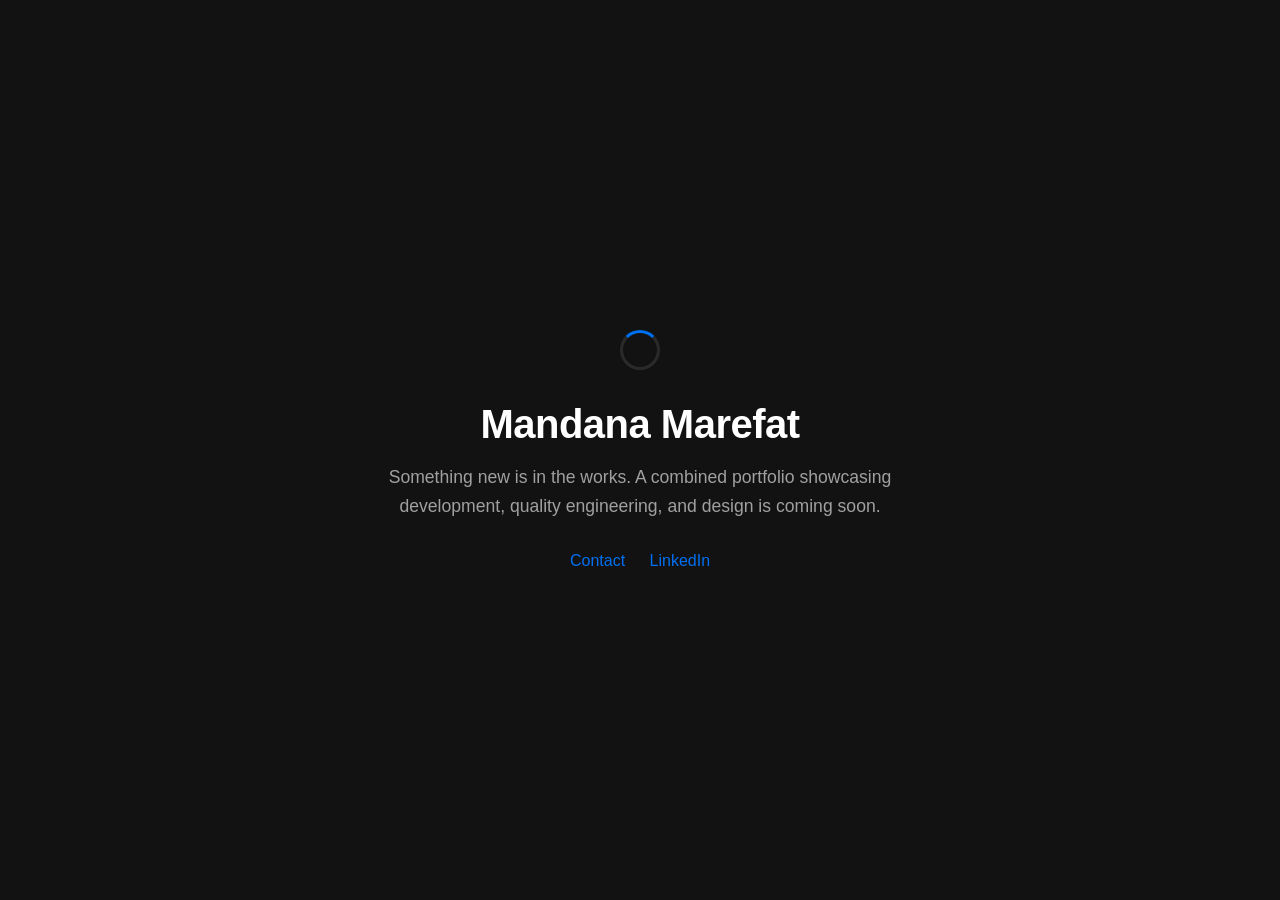
==== index.html @ 84fba99e "Add initial HTML structure for under construction page initial setup" ====
<!DOCTYPE html>
<html lang="en">
<head>
    <meta charset="UTF-8">
    <meta name="viewport" content="width=device-width, initial-scale=1.0">
    <title>Mandana Marefat | Under Construction</title>
    <style>
        * { box-sizing: border-box; margin: 0; padding: 0; }
        body {
            font-family: -apple-system, BlinkMacSystemFont, "Segoe UI", Roboto, sans-serif;
            background-color: #121212;
            color: #e0e0e0;
            display: flex;
            align-items: center;
            justify-content: center;
            min-height: 100vh;
            padding: 20px;
            text-align: center;
        }
        .container { max-width: 600px; }
        h1 { font-size: 2.5rem; margin-bottom: 1rem; color: #ffffff; letter-spacing: -0.5px; }
        p { font-size: 1.1rem; color: #a0a0a0; line-height: 1.6; margin-bottom: 2rem; }
        .spinner {
            width: 40px; height: 40px;
            border: 3px solid rgba(255,255,255,0.1);
            border-radius: 50%;
            border-top-color: #0070f3;
            animation: spin 1s ease-in-out infinite;
            margin: 0 auto 2rem auto;
        }
        @keyframes spin { to { transform: rotate(360deg); } }
        .links a {
            color: #0070f3; text-decoration: none; font-weight: 500; margin: 0 10px;
            transition: color 0.2s ease;
        }
        .links a:hover { color: #3291ff; }
    </style>
</head>
<body>
    <div class="container">
        <div class="spinner"></div>
        <h1>Mandana Marefat</h1>
        <p>Something new is in the works. A combined portfolio showcasing development, quality engineering, and design is coming soon.</p>
        <div class="links">
            <a href="mailto:your-email@example.com">Contact</a>
            <a href="https://linkedin.com" target="_blank">LinkedIn</a>
        </div>
    </div>
</body>
</html>
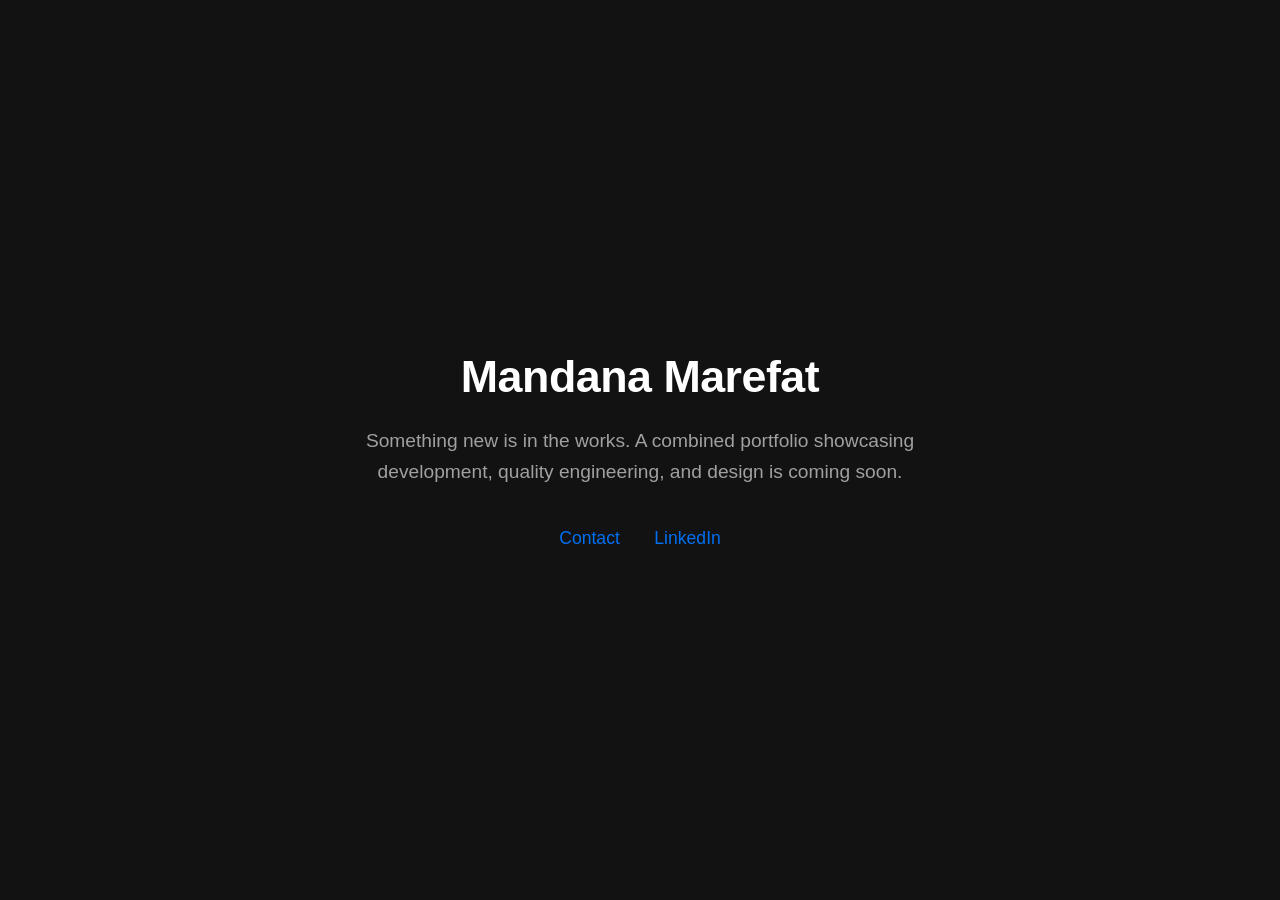
==== commit bc43ea0d: "Refine styles for header, paragraph, and links removed spinner" ====
--- a/index.html
+++ b/index.html
@@ -18,27 +18,18 @@
             text-align: center;
         }
         .container { max-width: 600px; }
-        h1 { font-size: 2.5rem; margin-bottom: 1rem; color: #ffffff; letter-spacing: -0.5px; }
-        p { font-size: 1.1rem; color: #a0a0a0; line-height: 1.6; margin-bottom: 2rem; }
-        .spinner {
-            width: 40px; height: 40px;
-            border: 3px solid rgba(255,255,255,0.1);
-            border-radius: 50%;
-            border-top-color: #0070f3;
-            animation: spin 1s ease-in-out infinite;
-            margin: 0 auto 2rem auto;
-        }
-        @keyframes spin { to { transform: rotate(360deg); } }
+        h1 { font-size: 2.8rem; margin-bottom: 1.5rem; color: #ffffff; letter-spacing: -0.5px; }
+        p { font-size: 1.2rem; color: #a0a0a0; line-height: 1.6; margin-bottom: 2.5rem; }
         .links a {
-            color: #0070f3; text-decoration: none; font-weight: 500; margin: 0 10px;
+            color: #0070f3; text-decoration: none; font-weight: 500; margin: 0 15px;
             transition: color 0.2s ease;
+            font-size: 1.1rem;
         }
         .links a:hover { color: #3291ff; }
     </style>
 </head>
 <body>
     <div class="container">
-        <div class="spinner"></div>
         <h1>Mandana Marefat</h1>
         <p>Something new is in the works. A combined portfolio showcasing development, quality engineering, and design is coming soon.</p>
         <div class="links">
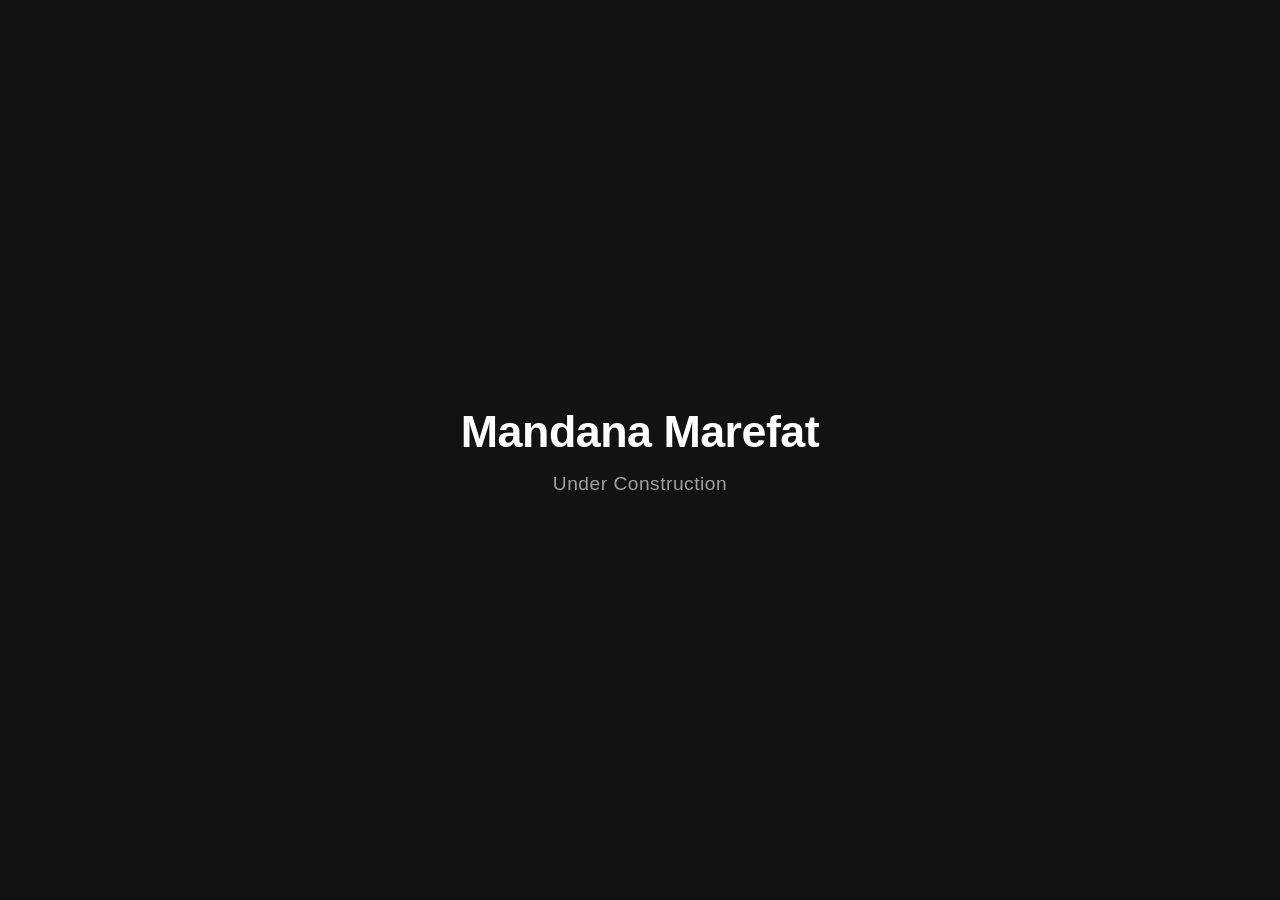
==== commit e82ed2ba: "Revise styles and content in index.html simplified" ====
--- a/index.html
+++ b/index.html
@@ -18,24 +18,14 @@
             text-align: center;
         }
         .container { max-width: 600px; }
-        h1 { font-size: 2.8rem; margin-bottom: 1.5rem; color: #ffffff; letter-spacing: -0.5px; }
-        p { font-size: 1.2rem; color: #a0a0a0; line-height: 1.6; margin-bottom: 2.5rem; }
-        .links a {
-            color: #0070f3; text-decoration: none; font-weight: 500; margin: 0 15px;
-            transition: color 0.2s ease;
-            font-size: 1.1rem;
-        }
-        .links a:hover { color: #3291ff; }
+        h1 { font-size: 2.8rem; color: #ffffff; letter-spacing: -0.5px; margin-bottom: 1rem; }
+        p { font-size: 1.2rem; color: #a0a0a0; font-weight: 300; letter-spacing: 0.5px; }
     </style>
 </head>
 <body>
     <div class="container">
         <h1>Mandana Marefat</h1>
-        <p>Something new is in the works. A combined portfolio showcasing development, quality engineering, and design is coming soon.</p>
-        <div class="links">
-            <a href="mailto:your-email@example.com">Contact</a>
-            <a href="https://linkedin.com" target="_blank">LinkedIn</a>
-        </div>
+        <p>Under Construction</p>
     </div>
 </body>
 </html>
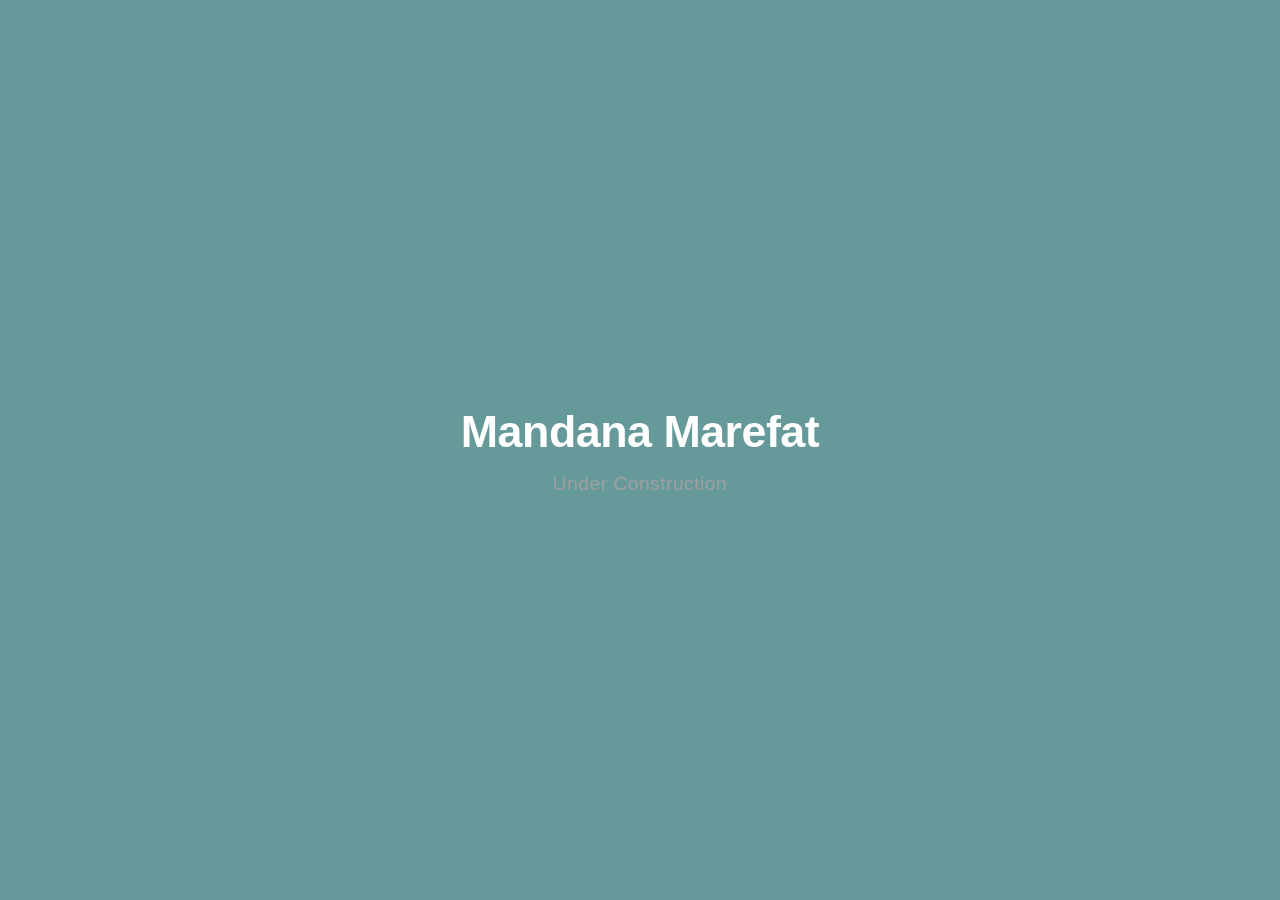
==== commit 10dc22a4: "Change background color from dark to teal" ====
--- a/index.html
+++ b/index.html
@@ -8,7 +8,7 @@
         * { box-sizing: border-box; margin: 0; padding: 0; }
         body {
             font-family: -apple-system, BlinkMacSystemFont, "Segoe UI", Roboto, sans-serif;
-            background-color: #121212;
+            background-color: #669999;
             color: #e0e0e0;
             display: flex;
             align-items: center;
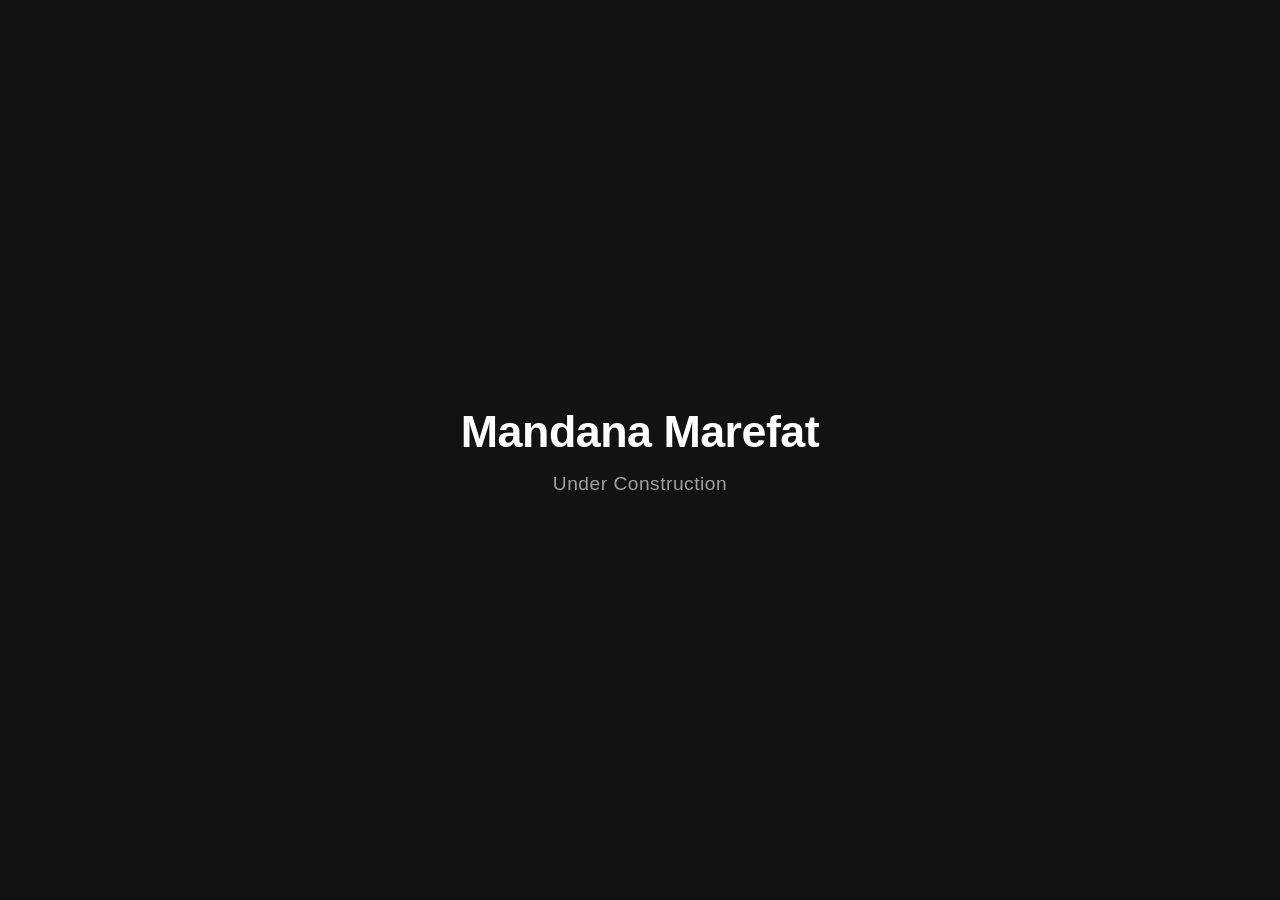
==== commit 3c0ba7a2: "Update background color to dark theme Changed background color from #669999 to #121212 for a darker " ====
--- a/index.html
+++ b/index.html
@@ -8,7 +8,7 @@
         * { box-sizing: border-box; margin: 0; padding: 0; }
         body {
             font-family: -apple-system, BlinkMacSystemFont, "Segoe UI", Roboto, sans-serif;
-            background-color: #669999;
+            background-color: #121212;
             color: #e0e0e0;
             display: flex;
             align-items: center;
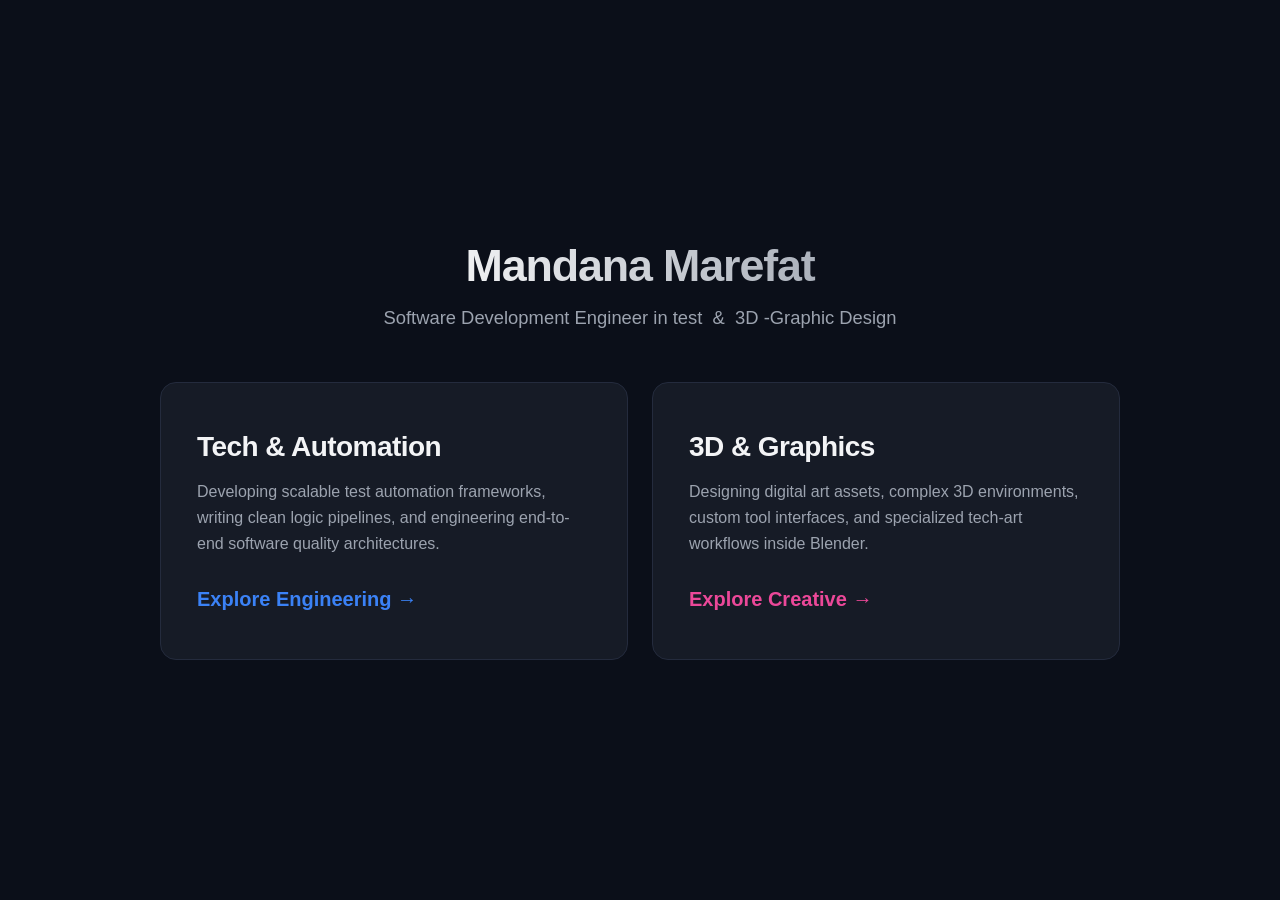
==== commit d053d73c: "Update index.html with new changes" ====
--- a/index.html
+++ b/index.html
@@ -3,29 +3,34 @@
 <head>
     <meta charset="UTF-8">
     <meta name="viewport" content="width=device-width, initial-scale=1.0">
-    <title>Mandana Marefat | Under Construction</title>
-    <style>
-        * { box-sizing: border-box; margin: 0; padding: 0; }
-        body {
-            font-family: -apple-system, BlinkMacSystemFont, "Segoe UI", Roboto, sans-serif;
-            background-color: #121212;
-            color: #e0e0e0;
-            display: flex;
-            align-items: center;
-            justify-content: center;
-            min-height: 100vh;
-            padding: 20px;
-            text-align: center;
-        }
-        .container { max-width: 600px; }
-        h1 { font-size: 2.8rem; color: #ffffff; letter-spacing: -0.5px; margin-bottom: 1rem; }
-        p { font-size: 1.2rem; color: #a0a0a0; font-weight: 300; letter-spacing: 0.5px; }
-    </style>
+    <title>Portfolio | Software Automation & 3D Art</title>
+    <link rel="stylesheet" href="static/css/style.css">
+ 
 </head>
 <body>
-    <div class="container">
+
+    <header>
         <h1>Mandana Marefat</h1>
-        <p>Under Construction</p>
-    </div>
+        <p>Software Development Engineer in test&nbsp; &amp;&nbsp; 3D -Graphic Design</p>
+    </header>
+
+    <main class="gateway">
+        <a href="tech-portfolio/index.html" class="card card-tech">
+            <div class="card-content">
+                <h2>Tech &amp; Automation&nbsp;&nbsp;</h2>
+                <p>Developing scalable test automation frameworks, writing clean logic pipelines, and engineering end-to-end software quality architectures.</p>
+            </div>
+            <div class="arrow">Explore Engineering &rarr;</div>
+        </a>
+
+        <a href="graphics-portfolio/index.html" class="card card-art">
+            <div class="card-content">
+                <h2>3D & Graphics</h2>
+                <p>Designing digital art assets, complex 3D environments, custom tool interfaces, and specialized tech-art workflows inside Blender.</p>
+            </div>
+            <div class="arrow">Explore Creative &rarr;</div>
+        </a>
+    </main>
+
 </body>
 </html>
--- a/static/css/style.css
+++ b/static/css/style.css
@@ -0,0 +1,142 @@
+
+        :root {
+            --bg-color: #0b0f19;
+            --card-bg: #161b26;
+            --card-hover: #1f2638;
+            --text-main: #f3f4f6;
+            --text-muted: #9ca3af;
+            --accent-tech: #3b82f6;
+            --accent-art: #ec4899;
+            --border-color: #242b3d;
+        }
+
+        * {
+            box-sizing: border-box;
+            margin: 0;
+            padding: 0;
+        }
+
+        body {
+            font-family: -apple-system, BlinkMacSystemFont, "Segoe UI", Roboto, Helvetica, Arial, sans-serif;
+            background-color: var(--bg-color);
+            color: var(--text-main);
+            min-height: 100vh;
+            display: flex;
+            flex-direction: column;
+            align-items: center;
+            justify-content: center;
+            padding: 20px;
+        }
+
+        header {
+            text-align: center;
+            margin-bottom: 50px;
+            max-width: 600px;
+        }
+
+        header h1 {
+            font-size: 2.8rem;
+            font-weight: 800;
+            letter-spacing: -0.025em;
+            margin-bottom: 12px;
+            background: linear-gradient(to right, #fff, var(--text-muted));
+            -webkit-background-clip: text;
+            -webkit-text-fill-color: transparent;
+        }
+
+        header p {
+            color: var(--text-muted);
+            font-size: 1.15rem;
+            line-height: 1.6;
+        }
+
+        .gateway {
+            display: grid;
+            grid-template-columns: repeat(2, 1fr);
+            gap: 24px;
+            width: 100%;
+            max-width: 960px;
+        }
+
+        .card {
+            background-color: var(--card-bg);
+            border: 1px solid var(--border-color);
+            border-radius: 16px;
+            padding: 48px 36px;
+            text-decoration: none;
+            color: inherit;
+            display: flex;
+            flex-direction: column;
+            justify-content: space-between;
+            position: relative;
+            overflow: hidden;
+            transition: transform 0.2s cubic-bezier(0.4, 0, 0.2, 1), 
+                        border-color 0.2s ease, 
+                        box-shadow 0.2s ease;
+        }
+
+        .card::before {
+            content: '';
+            position: absolute;
+            top: 0;
+            left: 0;
+            width: 4px;
+            height: 100%;
+            opacity: 0;
+            transition: opacity 0.2s ease;
+        }
+
+        .card-tech::before { background-color: var(--accent-tech); }
+        .card-art::before { background-color: var(--accent-art); }
+
+        .card:hover {
+            transform: translateY(-4px);
+            background-color: var(--card-hover);
+            box-shadow: 0 20px 25px -5px rgba(0, 0, 0, 0.3);
+        }
+
+        .card:hover::before {
+            opacity: 1;
+        }
+
+        .card-tech:hover { border-color: rgba(59, 130, 246, 0.4); }
+        .card-art:hover { border-color: rgba(236, 72, 153, 0.4); }
+
+        .card-content h2 {
+            font-size: 1.75rem;
+            font-weight: 700;
+            margin-bottom: 16px;
+            letter-spacing: -0.02em;
+        }
+
+        .card-content p {
+            color: var(--text-muted);
+            font-size: 1rem;
+            line-height: 1.6;
+            margin-bottom: 32px;
+        }
+
+        .arrow {
+            font-size: 1.25rem;
+            display: flex;
+            align-items: center;
+            gap: 8px;
+            font-weight: 600;
+            transition: gap 0.2s ease;
+        }
+
+        .card-tech .arrow { color: var(--accent-tech); }
+        .card-art .arrow { color: var(--accent-art); }
+
+        .card:hover .arrow {
+            gap: 14px;
+        }
+
+        @media (max-width: 768px) {
+            .gateway {
+                grid-template-columns: 1fr;
+            }
+            header h1 { font-size: 2.2rem; }
+            .card { padding: 36px 24px; }
+        }
+  
